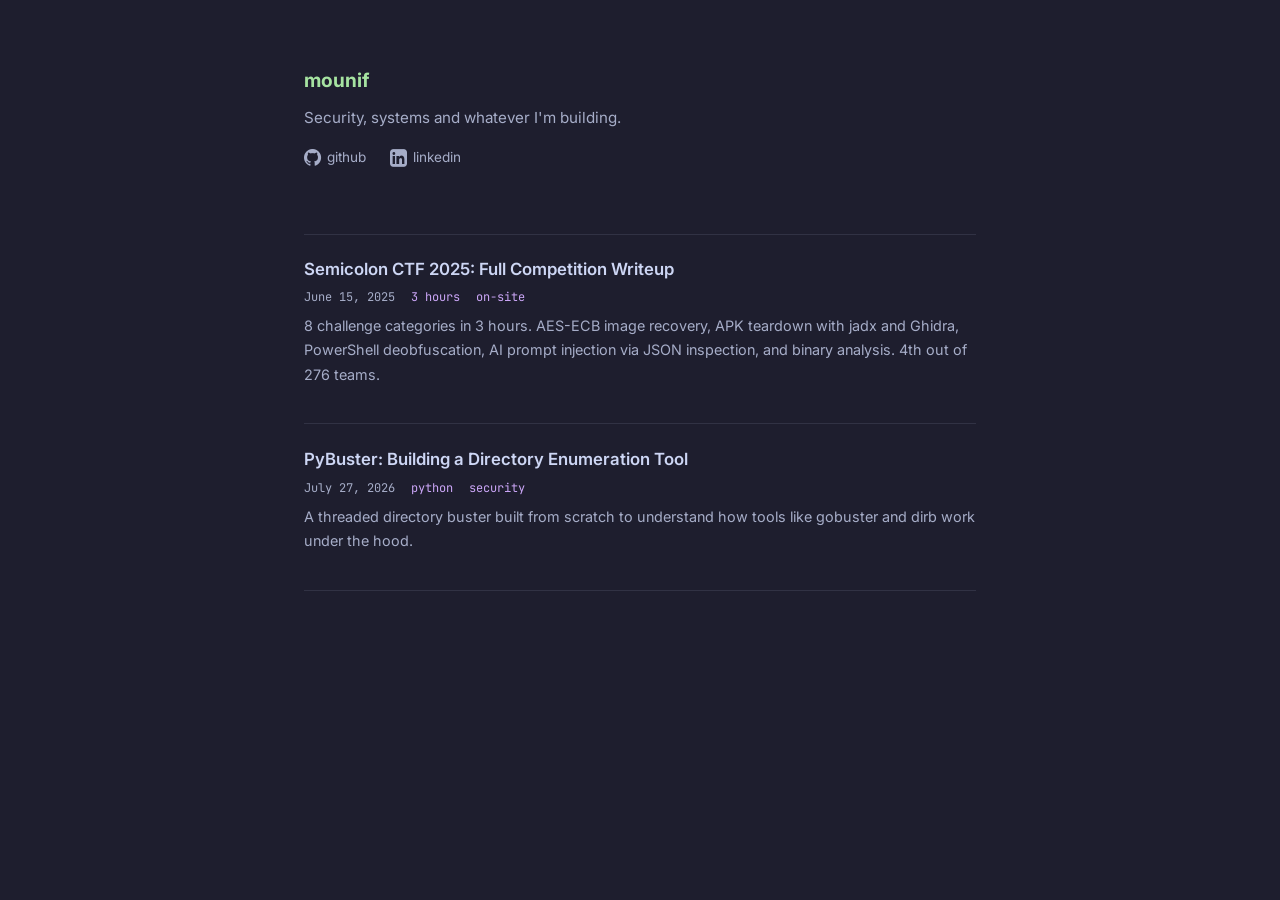
==== index.html @ b395963a "Rebuilt with 11ty" ====
<!doctype html>
<html lang="en">
  <head>
    <meta charset="UTF-8" />
    <meta name="viewport" content="width=device-width, initial-scale=1.0" />
    <link rel="stylesheet" href="/css/style.css" />
    <link
      rel="stylesheet"
      href="https://fonts.googleapis.com/css2?family=JetBrains+Mono:wght@400;500;700&family=Inter:wght@400;500;600&family=IBM+Plex+Mono:wght@400;500&display=swap"
    />
    <link
      rel="stylesheet"
      href="https://cdnjs.cloudflare.com/ajax/libs/font-awesome/4.7.0/css/font-awesome.min.css"
    />
    <link rel="stylesheet" href="/css/prism-catppuccin.css" />
    <title>mounif | mounif</title>
  </head>
  <body>
    <div class="container"><header>
  <div class="site-title">mounif <span></span></div>
  <p class="site-desc">Security, systems and whatever I'm building.</p>
  <div class="links">
    <a href="https://github.com/Mounif-El-Khatib">
      <i class="fa fa-github" style="font-size: 20px"></i>
      <span>github</span>
    </a>
    <a href="https://linkedin.com/in/mounif-e-446b69244/">
      <i class="fa fa-linkedin-square" style="font-size: 20px"></i>
      <span>linkedin</span>
    </a>
  </div>
</header>

<div class="post-list"><a class="post" href="/posts/semicolonctf25/">
    <div class="post-title">Semicolon CTF 2025: Full Competition Writeup</div>
    <div class="post-meta">
      <span>June 15, 2025</span>
      <span class="tag">3 hours</span><span class="tag">on-site</span>
    </div>
    <p class="post-excerpt">8 challenge categories in 3 hours. AES-ECB image recovery, APK teardown with jadx and Ghidra, PowerShell deobfuscation, AI prompt injection via JSON inspection, and binary analysis. 4th out of 276 teams.</p>
  </a><a class="post" href="/posts/pybuster/">
    <div class="post-title">PyBuster: Building a Directory Enumeration Tool</div>
    <div class="post-meta">
      <span>July 27, 2026</span>
      <span class="tag">python</span><span class="tag">security</span>
    </div>
    <p class="post-excerpt">A threaded directory buster built from scratch to understand how tools like gobuster and dirb work under the hood.</p>
  </a></div>
</div>
  </body>
</html>
---- css/style.css ----
:root {
  --base: #1e1e2e;
  --mantle: #181825;
  --crust: #11111b;
  --text: #cdd6f4;
  --subtext: #a6adc8;
  --surface0: #313244;
  --surface1: #45475a;
  --green: #a6e3a1;
  --red: #f38ba8;
  --mauve: #cba6f7;
  --blue: #89b4fa;
  --peach: #fab387;
  --yellow: #f9e2af;
  --teal: #94e2d5;
}

* {
  margin: 0;
  padding: 0;
  box-sizing: border-box;
}

body {
  background: var(--base);
  color: var(--text);
  font-family: "Inter", sans-serif;
  line-height: 1.7;
  min-height: 100vh;
}

.container {
  max-width: 720px;
  margin: 0 auto;
  padding: 4rem 1.5rem;
}

header {
  margin-bottom: 4rem;
}

.site-title {
  font-family: "Inter", sans-serif;
  font-size: 1.2rem;
  font-weight: 700;
  color: var(--green);
  margin-bottom: 0.5rem;
}

.site-title span {
  color: var(--subtext);
  font-weight: 400;
}

.site-desc {
  color: var(--subtext);
  font-size: 0.95rem;
  max-width: 500px;
}

.links {
  margin-top: 1rem;
  display: flex;
  gap: 1.5rem;
}

.links a {
  font-family: "Inter", sans-serif;
  font-size: 0.85rem;
  color: var(--subtext);
  text-decoration: none;
  transition: color 0.2s;
  display: flex;
  align-items: center;
  gap: 6px;
}

.links a:hover {
  color: var(--blue);
}

.post-list {
  display: flex;
  flex-direction: column;
  gap: 1px;
}

.post {
  display: block;
  text-decoration: none;
  padding: 1.25rem 0;
  border-bottom: 1px solid var(--surface0);
  transition: all 0.2s;
}

.post:first-child {
  border-top: 1px solid var(--surface0);
}

.post:hover {
  padding-left: 0.75rem;
}

.post-title {
  font-family: "Inter", sans-serif;
  font-size: 1.05rem;
  font-weight: 600;
  color: var(--text);
  margin-bottom: 0.25rem;
}

.post:hover .post-title {
  color: var(--green);
}

.post-meta {
  font-family: "JetBrains Mono", monospace;
  font-size: 0.75rem;
  color: var(--subtext);
  display: flex;
  gap: 1rem;
  flex-wrap: wrap;
  align-items: center;
}

.tag {
  color: var(--mauve);
}

.post-excerpt {
  color: var(--subtext);
  font-size: 0.9rem;
  margin-top: 0.4rem;
}

.back {
  font-size: 0.85rem;
  color: var(--subtext);
  text-decoration: none;
  display: inline-block;
  margin-bottom: 2rem;
  transition: color 0.2s;
}

.back:hover {
  color: var(--green);
}

.post-header {
  margin-bottom: 3rem;
}

.post-header h1 {
  font-size: 1.6rem;
  font-weight: 600;
  line-height: 1.3;
  margin-bottom: 0.75rem;
}

.result {
  display: inline-block;
  background: var(--surface0);
  color: var(--green);
  font-family: "JetBrains Mono", monospace;
  font-size: 0.75rem;
  padding: 0.15rem 0.5rem;
  border-radius: 3px;
}

a {
  color: var(--mauve);
}

a:hover {
  color: var(--green);
}

h2 {
  font-size: 1.15rem;
  font-weight: 600;
  margin-top: 3rem;
  margin-bottom: 0.75rem;
  color: var(--text);
}

h3 {
  font-size: 1rem;
  font-weight: 600;
  margin-top: 2rem;
  margin-bottom: 0.5rem;
  color: var(--blue);
  font-family: "Inter", sans-serif;
}

p {
  margin-bottom: 1rem;
  color: var(--text);
  font-size: 0.95rem;
}

code {
  font-family: "IBM Plex Mono", "JetBrains Mono", monospace;
  font-size: 0.83rem;
  background: var(--mantle);
  padding: 0.15rem 0.4rem;
  border-radius: 3px;
  color: var(--peach);
}

pre {
  background: var(--mantle);
  border: 1px solid var(--surface0);
  border-radius: 6px;
  padding: 1.25rem;
  overflow-x: auto;
  margin-bottom: 1.25rem;
  font-family: "IBM Plex Mono", "JetBrains Mono", monospace;
  font-size: 0.78rem;
  line-height: 1.6;
  color: var(--text);
}

.flag {
  color: var(--green);
  font-weight: 700;
}
.decoy {
  color: var(--red);
}
.path {
  color: var(--blue);
}
.hint {
  color: var(--yellow);
}
.key {
  color: var(--teal);
}

.callout.warn {
  border-left-color: var(--yellow);
}
.callout.win {
  border-left-color: var(--green);
}

.toc {
  margin-bottom: 2.5rem;
}

.toc-title {
  font-family: "Inter", sans-serif;
  font-size: 0.8rem;
  color: var(--surface1);
  text-transform: uppercase;
  letter-spacing: 0.1em;
  margin-bottom: 0.75rem;
}

.toc ul {
  list-style: none;
  padding: 0;
}

.toc li {
  position: relative;
  padding-left: 1.5rem;
  margin-bottom: 0.5rem;
  display: flex;
  align-items: center;
}

.toc li::before {
  content: "";
  position: absolute;
  left: 0;
  width: 8px;
  height: 8px;
  background: var(--surface1);
  border-radius: 50%;
  transition:
    border-radius 0.2s,
    background 0.2s,
    width 0.2s,
    height 0.2s;
}

.toc li:hover::before {
  border-radius: 2px;
  background: var(--green);
  width: 10px;
  height: 10px;
}

.toc a {
  font-size: 0.9rem;
  color: var(--subtext);
  text-decoration: none;
  transition:
    color 0.2s,
    transform 0.2s;
  display: inline-block;
}

.toc li:hover a {
  color: var(--text);
  transform: translateX(4px);
}

.separator {
  border: none;
  border-top: 1px solid var(--surface0);
  margin: 3rem 0;
}

.section-label {
  font-family: "Inter", sans-serif;
  font-size: 0.75rem;
  color: var(--surface1);
  text-transform: uppercase;
  letter-spacing: 0.1em;
  margin-bottom: 1.5rem;
}

footer {
  margin-top: 4rem;
  padding-top: 2rem;
  border-top: 1px solid var(--surface0);
  font-size: 0.75rem;
  color: var(--surface1);
}

.back {
  gap: 6px;
  font-size: 0.85rem;
  color: var(--subtext);
  text-decoration: none;
  display: inline-flex;
  align-items: center;
  margin-bottom: 2rem;
  transition: color 0.2s;
}

.back-bottom {
  font-size: 0.85rem;
  color: var(--subtext);
  text-decoration: none;
  display: inline-flex;
  align-items: center;
  transition: color 0.2s;
}

.back:hover,
.back-bottom:hover {
  color: var(--green);
}

.arrow {
  display: inline-block;
  transform: translateY(-3px);
}

.tools-list {
  list-style: none;
  padding: 0;
}

.tools-list li {
  position: relative;
  padding-left: 1.25rem;
  margin-bottom: 0.5rem;
  font-size: 0.95rem;
  color: var(--text);
}

.tools-list li::before {
  content: "-";
  position: absolute;
  left: 0;
  color: var(--surface1);
}
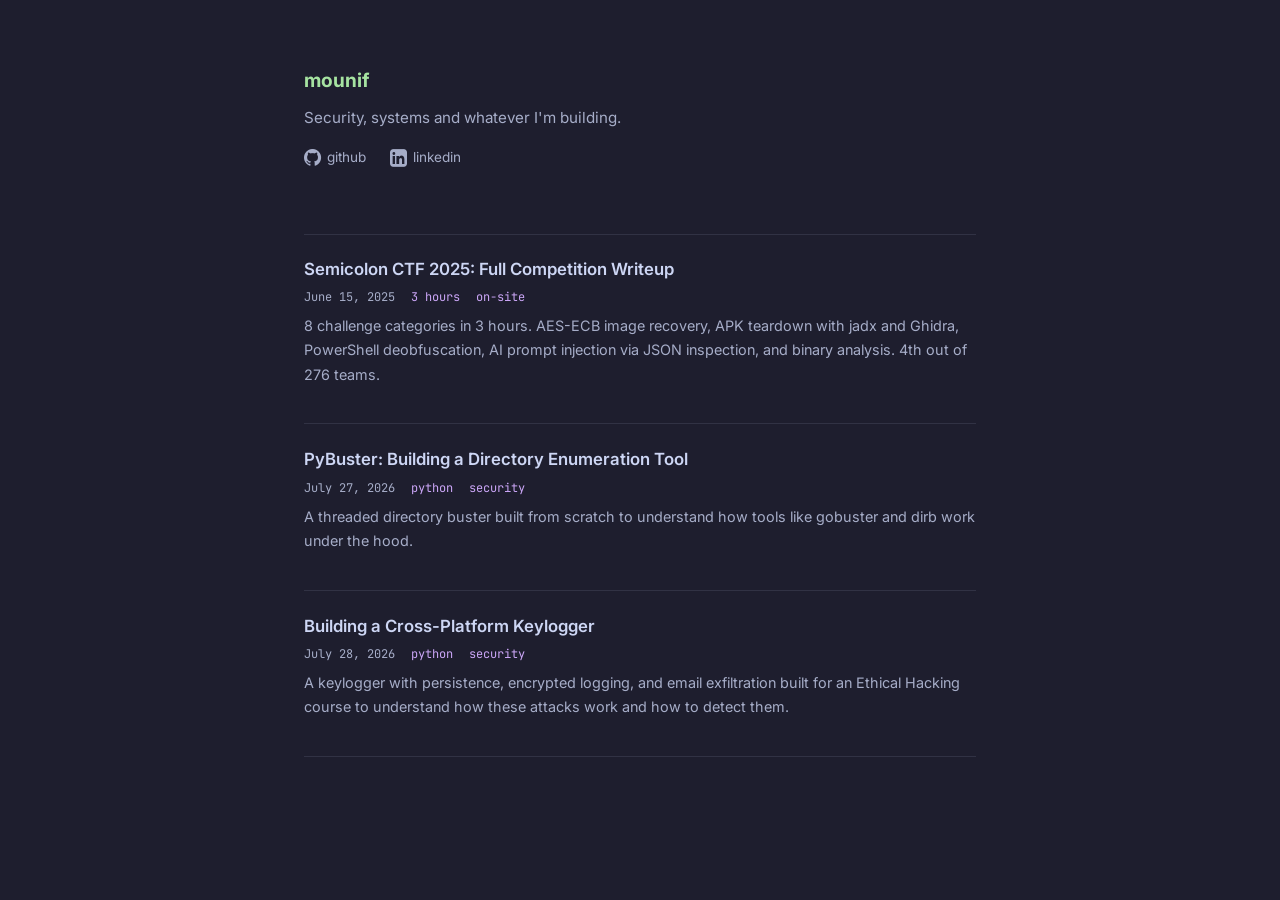
==== commit 82b737a7: "add keylogger post" ====
--- a/index.html
+++ b/index.html
@@ -45,6 +45,13 @@
       <span class="tag">python</span><span class="tag">security</span>
     </div>
     <p class="post-excerpt">A threaded directory buster built from scratch to understand how tools like gobuster and dirb work under the hood.</p>
+  </a><a class="post" href="/posts/keylogger/">
+    <div class="post-title">Building a Cross-Platform Keylogger</div>
+    <div class="post-meta">
+      <span>July 28, 2026</span>
+      <span class="tag">python</span><span class="tag">security</span>
+    </div>
+    <p class="post-excerpt">A keylogger with persistence, encrypted logging, and email exfiltration built for an Ethical Hacking course to understand how these attacks work and how to detect them.</p>
   </a></div>
 </div>
   </body>
